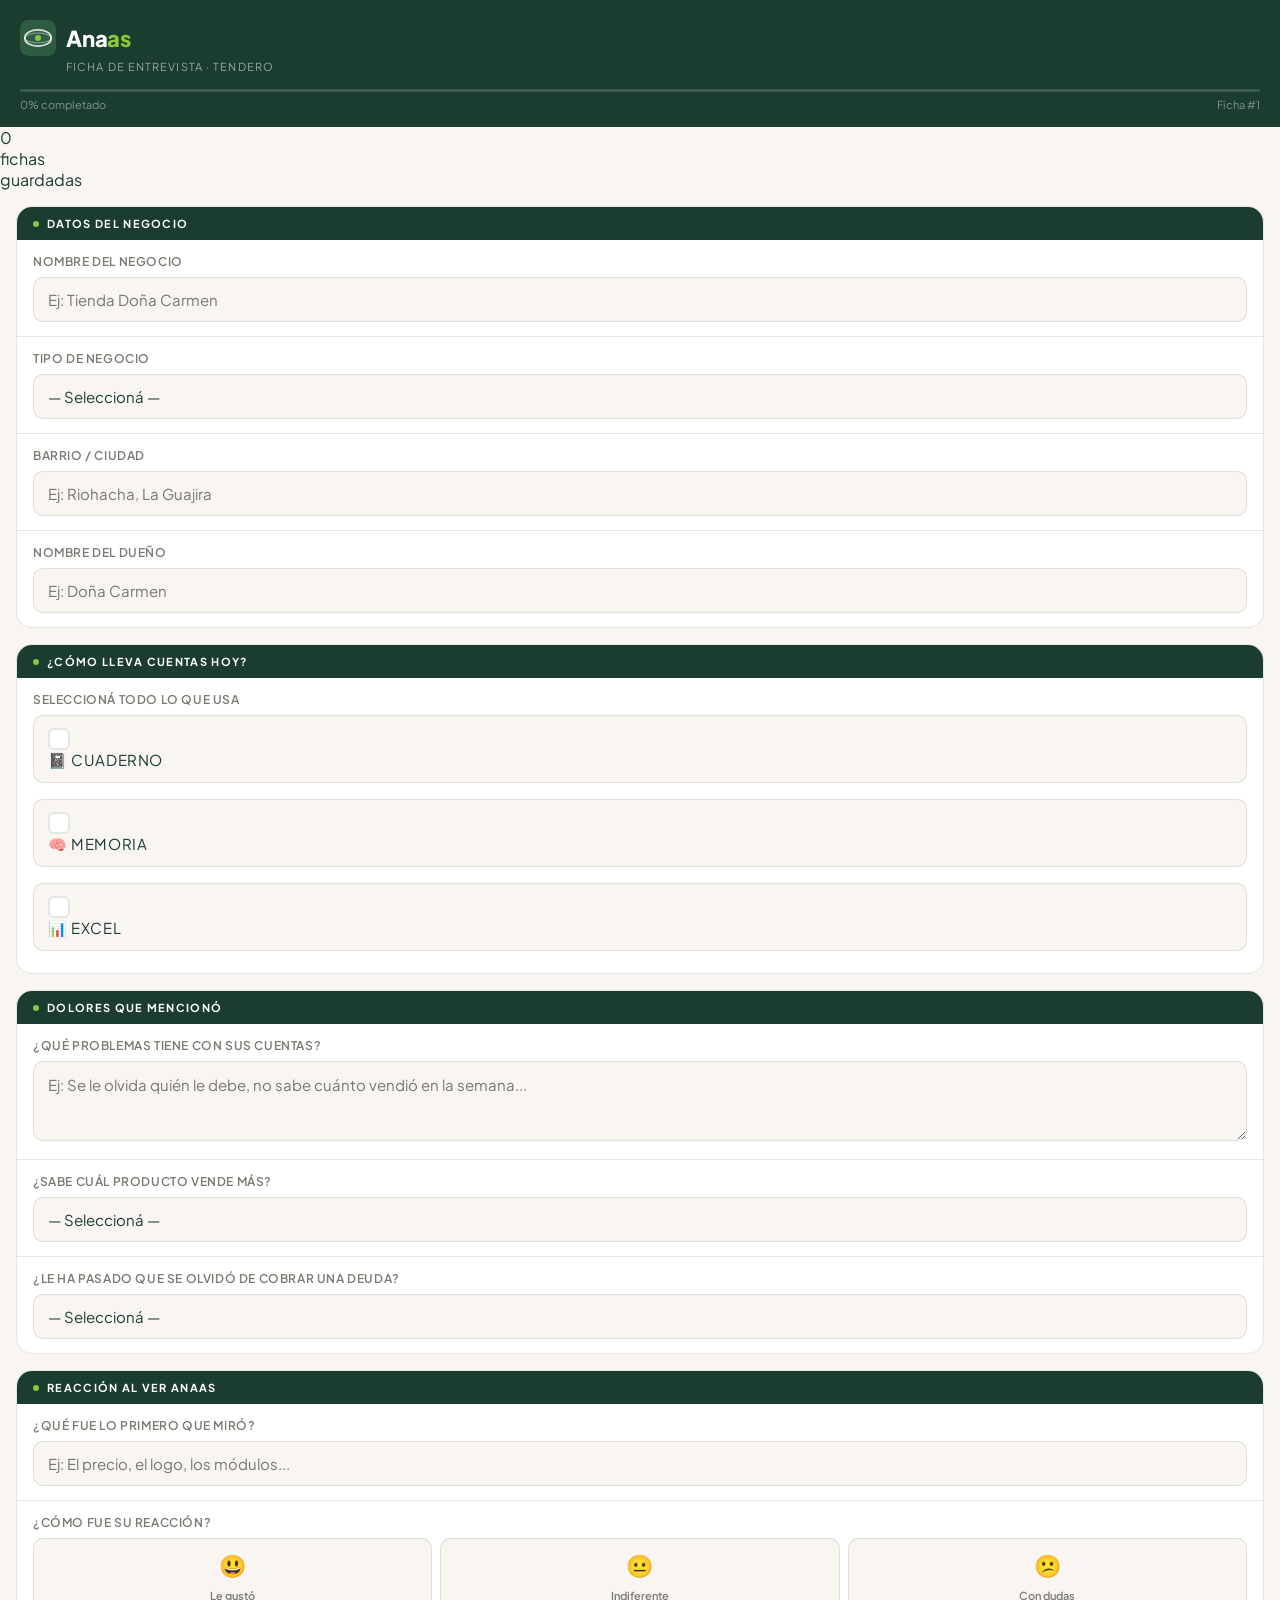
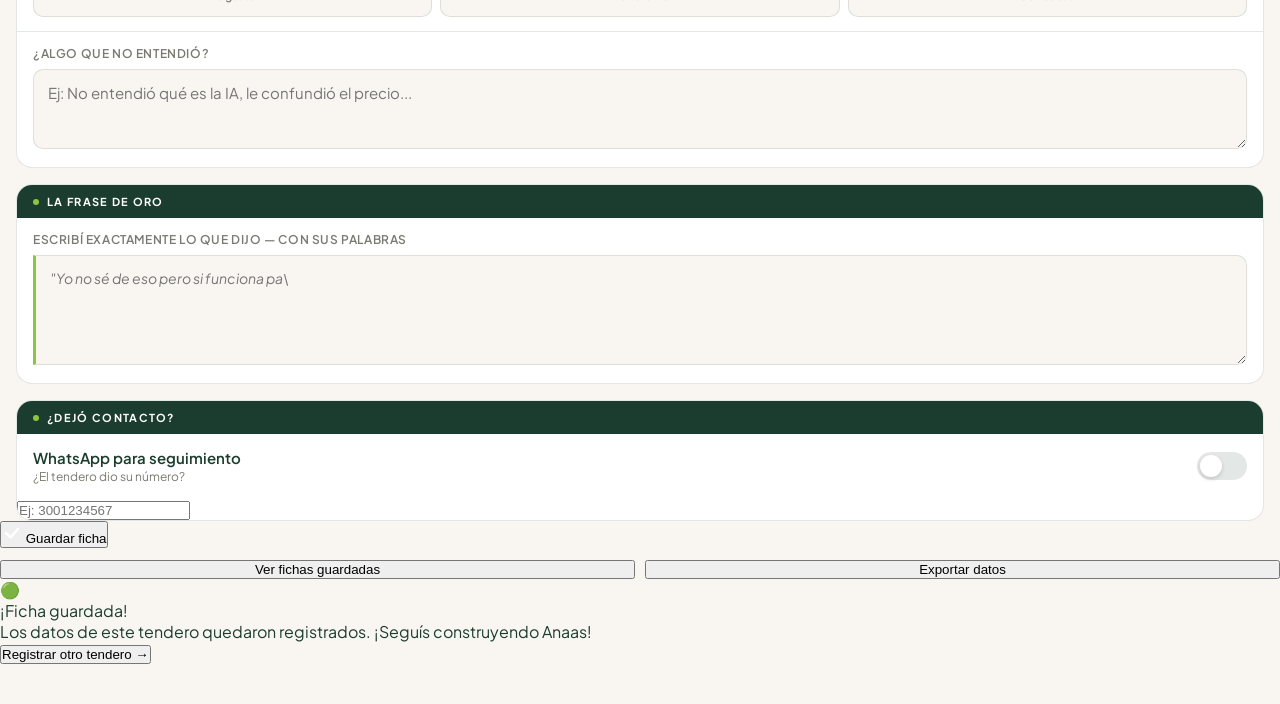
==== index.html @ d551a895 "refactor: extraer bloque de estilos css inline de index.html y enlazar styles.css" ====
<!DOCTYPE html>
<html lang="es">
<head>
  <link rel="stylesheet" href="styles.css">
<meta charset="UTF-8">
<meta name="viewport" content="width=device-width, initial-scale=1.0, maximum-scale=1.0">
<title>Anaas — Ficha de Entrevista</title>
<link href="https://fonts.googleapis.com/css2?family=Plus+Jakarta+Sans:wght@300;400;600;700;800&display=swap" rel="stylesheet">

</head>
<body>

<!-- HEADER -->
<div class="header">
  <div class="header-top">
    <svg class="logo-svg" viewBox="0 0 60 60" fill="none" xmlns="http://www.w3.org/2000/svg">
      <rect width="60" height="60" rx="14" fill="#2D5C43"/>
      <path d="M8 30 C8 12, 52 12, 52 30" stroke="rgba(249,246,241,0.85)" stroke-width="3" stroke-linecap="round" fill="none"/>
      <path d="M8 30 C8 48, 52 48, 52 30" stroke="rgba(249,246,241,0.85)" stroke-width="3" stroke-linecap="round" fill="none"/>
      <ellipse cx="30" cy="30" rx="22" ry="8" stroke="rgba(249,246,241,0.4)" stroke-width="2" fill="none"/>
      <circle cx="30" cy="30" r="5" fill="#8CC63F"/>
    </svg>
    <span class="brand">Ana<span>as</span></span>
  </div>
  <div class="header-sub">Ficha de entrevista · Tendero</div>
</div>

<!-- PROGRESS -->
<div class="progress-wrap">
  <div class="progress-bar">
    <div class="progress-fill" id="progressFill"></div>
  </div>
  <div class="progress-label">
    <span id="progressText">0% completado</span>
    <span id="fichaNum">Ficha #<span id="fichaNumVal">1</span></span>
  </div>
</div>

<!-- CONTADOR DE FICHAS -->
<div class="fichas-count">
  <div class="fichas-num" id="totalFichas">0</div>
  <div class="fichas-label">fichas<br>guardadas</div>
</div>

<!-- ══ SECCIÓN 1 — DATOS DEL NEGOCIO ══ -->
<div class="section">
  <div class="section-title">
    <span class="section-dot"></span>
    Datos del negocio
  </div>

  <div class="field">
    <label>Nombre del negocio</label>
    <input type="text" id="nombre_negocio" placeholder="Ej: Tienda Doña Carmen"
           oninput="updateProgress()">
  </div>

  <div class="field">
    <label>Tipo de negocio</label>
    <select id="tipo_negocio" onchange="updateProgress()">
      <option value="">— Seleccioná —</option>
      <option value="tienda">🛒 Tienda de barrio</option>
      <option value="peluqueria">✂️ Peluquería / Salón</option>
      <option value="restaurante">🍽️ Restaurante / Comidas</option>
      <option value="farmacia">💊 Farmacia / Droguería</option>
      <option value="otro">📦 Otro negocio</option>
    </select>
  </div>

  <div class="field">
    <label>Barrio / Ciudad</label>
    <input type="text" id="ciudad" placeholder="Ej: Riohacha, La Guajira"
           oninput="updateProgress()">
  </div>

  <div class="field">
    <label>Nombre del dueño</label>
    <input type="text" id="nombre_dueno" placeholder="Ej: Doña Carmen"
           oninput="updateProgress()">
  </div>
</div>

<!-- ══ SECCIÓN 2 — CÓMO LLEVA CUENTAS HOY ══ -->
<div class="section">
  <div class="section-title">
    <span class="section-dot"></span>
    ¿Cómo lleva cuentas hoy?
  </div>

  <div class="field">
    <label>Seleccioná todo lo que usa</label>
    <div class="check-group" id="metodos">
      <label class="check-item">
        <input type="checkbox" value="cuaderno">
        <div class="check-box">
          <svg width="12" height="9" viewBox="0 0 12 9" fill="none">
            <path d="M1 4l3.5 3.5L11 1" stroke="white" stroke-width="2" stroke-linecap="round"/>
          </svg>
        </div>
        <span class="check-label">📓 Cuaderno</span>
      </label>
      <label class="check-item">
        <input type="checkbox" value="memoria">
        <div class="check-box">
          <svg width="12" height="9" viewBox="0 0 12 9" fill="none">
            <path d="M1 4l3.5 3.5L11 1" stroke="white" stroke-width="2" stroke-linecap="round"/>
          </svg>
        </div>
        <span class="check-label">🧠 Memoria</span>
      </label>
      <label class="check-item">
        <input type="checkbox" value="excel">
        <div class="check-box">
          <svg width="12" height="9" viewBox="0 0 12 9" fill="none">
            <path d="M1 4l3.5 3.5L11 1" stroke="white" stroke-width="2" stroke-linecap="round"/>
          </svg>
        </div>
        <span class="check-label">📊 Excel</span>
      </label>
    </div>
  </div>
</div>

<!-- ══ SECCIÓN 3 — DOLORES ══ -->
<div class="section">
  <div class="section-title">
    <span class="section-dot"></span>
    Dolores que mencionó
  </div>

  <div class="field">
    <label>¿Qué problemas tiene con sus cuentas?</label>
    <textarea id="dolores" placeholder="Ej: Se le olvida quién le debe, no sabe cuánto vendió en la semana..."
              oninput="updateProgress()"></textarea>
  </div>

  <div class="field">
    <label>¿Sabe cuál producto vende más?</label>
    <select id="sabe_producto" onchange="updateProgress()">
      <option value="">— Seleccioná —</option>
      <option value="si">✅ Sí lo sabe</option>
      <option value="no">❌ No lo sabe</option>
      <option value="mas_o_menos">🤔 Más o menos</option>
    </select>
  </div>

  <div class="field">
    <label>¿Le ha pasado que se olvidó de cobrar una deuda?</label>
    <select id="olvido_deuda" onchange="updateProgress()">
      <option value="">— Seleccioná —</option>
      <option value="si">✅ Sí, me ha pasado</option>
      <option value="no">❌ No, llevo control</option>
      <option value="frecuente">🔴 Sí, seguido</option>
    </select>
  </div>
</div>

<!-- ══ SECCIÓN 4 — REACCIÓN A ANAAS ══ -->
<div class="section">
  <div class="section-title">
    <span class="section-dot"></span>
    Reacción al ver Anaas
  </div>

  <div class="field">
    <label>¿Qué fue lo primero que miró?</label>
    <input type="text" id="primer_vistazo"
           placeholder="Ej: El precio, el logo, los módulos..."
           oninput="updateProgress()">
  </div>

  <div class="field">
    <label>¿Cómo fue su reacción?</label>
    <div class="reaction-group" id="reaccionGroup">
      <div class="reaction-btn" onclick="selectReaction(this, 'positiva')">
        <span class="emoji">😃</span>
        <span class="text">Le gustó</span>
      </div>
      <div class="reaction-btn" onclick="selectReaction(this, 'neutral')">
        <span class="emoji">😐</span>
        <span class="text">Indiferente</span>
      </div>
      <div class="reaction-btn" onclick="selectReaction(this, 'negativa')">
        <span class="emoji">😕</span>
        <span class="text">Con dudas</span>
      </div>
    </div>
    <input type="hidden" id="reaccion">
  </div>

  <div class="field">
    <label>¿Algo que no entendió?</label>
    <textarea id="no_entendio"
              placeholder="Ej: No entendió qué es la IA, le confundió el precio..."
              oninput="updateProgress()"></textarea>
  </div>
</div>

<!-- ══ SECCIÓN 5 — LA FRASE DE ORO ══ -->
<div class="section">
  <div class="section-title">
    <span class="section-dot"></span>
    La frase de oro
  </div>

  <div class="field quote-field">
    <label>Escribí exactamente lo que dijo — con sus palabras</label>
    <textarea id="frase_exacta" rows="4"
              placeholder='"Yo no sé de eso pero si funciona pa\'l cuaderno…"'
              oninput="updateProgress()"></textarea>
  </div>
</div>

<!-- ══ SECCIÓN 6 — CONTACTO ══ -->
<div class="section">
  <div class="section-title">
    <span class="section-dot"></span>
    ¿Dejó contacto?
  </div>

  <div class="toggle-row">
    <div>
      <div class="toggle-info">WhatsApp para seguimiento</div>
      <div class="toggle-sub">¿El tendero dio su número?</div>
    </div>
    <div class="toggle" id="waToggle" onclick="toggleWA()">
      <div class="toggle-knob"></div>
    </div>
  </div>

  <div class="wa-field" id="waField">
    <input type="tel" id="whatsapp"
           placeholder="Ej: 3001234567"
           maxlength="10"
           oninput="updateProgress()">
  </div>
</div>

<!-- ══ BOTÓN GUARDAR ══ -->
<div class="save-wrap">
  <button class="btn-save" onclick="guardarFicha()">
    <svg width="20" height="20" viewBox="0 0 20 20" fill="none">
      <path d="M4 10l4.5 4.5L16 6" stroke="white" stroke-width="2.5" stroke-linecap="round"/>
    </svg>
    Guardar ficha
  </button>
</div>

<!-- ══ ACCIONES DE DATOS ══ -->
<div class="save-wrap" style="margin-top:12px; display:flex; gap:10px;">
  <button class="btn-secondary" onclick="verFichas()" style="flex:1">
    Ver fichas guardadas
  </button>
  <button class="btn-secondary btn-export" onclick="exportarDatos()" style="flex:1">
    Exportar datos
  </button>
</div>

<!-- ══ PANEL DE FICHAS ══ -->
<div class="fichas-panel" id="fichasPanel" style="display:none">
  <div class="fichas-panel-header">
    <span>Fichas guardadas</span>
    <button onclick="cerrarPanel()" class="btn-cerrar">Cerrar</button>
  </div>
  <div id="fichasLista"></div>
</div>

<!-- MODAL DE ÉXITO -->
<div class="modal-overlay" id="modalOverlay">
  <div class="modal">
    <div class="modal-icon">🟢</div>
    <div class="modal-title">¡Ficha guardada!</div>
    <div class="modal-sub">Los datos de este tendero quedaron registrados. ¡Seguís construyendo Anaas!</div>
    <button class="btn-modal" >Registrar otro tendero →</button>
  </div>
</div>

<script type="module" src="app.js"></script>

</body>
</html>
---- styles.css ----
:root {
  --verde:  #1B3D2F;
  --lima:   #8CC63F;
  --crema:  #F9F6F1;
  --mid:    #7A7A72;
  --borde:  rgba(27,61,47,.12);
  --error:  #E53935;
}

* { margin:0; padding:0; box-sizing:border-box; -webkit-tap-highlight-color:transparent; }

body {
  background: var(--crema);
  font-family: 'Plus Jakarta Sans', sans-serif;
  color: var(--verde);
  min-height: 100vh;
  padding-bottom: 40px;
}

/* ── HEADER ─────────────────────────────── */
.header {
  background: var(--verde);
  padding: 20px 20px 16px;
  position: sticky; top: 0; z-index: 10;
}

.header-top {
  display: flex;
  align-items: center;
  gap: 10px;
  margin-bottom: 4px;
}

/* Logo SVG inline — el ojo de Anaas */
.logo-svg { width:36px; height:36px; flex-shrink:0; }

.brand {
  font-size: 22px;
  font-weight: 800;
  color: #fff;
  letter-spacing: -.01em;
}

.brand span { color: var(--lima); }

.header-sub {
  font-size: 11px;
  color: rgba(255,255,255,.55);
  letter-spacing: .1em;
  text-transform: uppercase;
  padding-left: 46px;
}

/* ── PROGRESS BAR ────────────────────────── */
.progress-wrap {
  background: var(--verde);
  padding: 0 20px 16px;
}

.progress-bar {
  height: 3px;
  background: rgba(255,255,255,.15);
  border-radius: 2px;
  overflow: hidden;
}

.progress-fill {
  height: 100%;
  background: var(--lima);
  border-radius: 2px;
  transition: width .4s ease;
  width: 0%;
}

.progress-label {
  display: flex;
  justify-content: space-between;
  margin-top: 6px;
  font-size: 11px;
  color: rgba(255,255,255,.45);
}

/* ── SECCIONES ───────────────────────────── */
.section {
  margin: 16px 16px 0;
  background: white;
  border-radius: 16px;
  overflow: hidden;
  border: 1px solid var(--borde);
}

.section-title {
  background: var(--verde);
  color: white;
  font-size: 11px;
  font-weight: 700;
  letter-spacing: .12em;
  text-transform: uppercase;
  padding: 10px 16px;
  display: flex;
  align-items: center;
  gap: 8px;
}

.section-dot {
  width: 6px; height: 6px;
  background: var(--lima);
  border-radius: 50%;
  flex-shrink: 0;
}

/* ── CAMPOS ──────────────────────────────── */
.field {
  padding: 14px 16px;
  border-bottom: 1px solid var(--borde);
}
.field:last-child { border-bottom: none; }

.field label {
  display: block;
  font-size: 12px;
  font-weight: 600;
  color: var(--mid);
  letter-spacing: .05em;
  text-transform: uppercase;
  margin-bottom: 8px;
}

.field input,
.field select,
.field textarea {
  width: 100%;
  border: 1.5px solid var(--borde);
  border-radius: 10px;
  padding: 12px 14px;
  font-family: 'Plus Jakarta Sans', sans-serif;
  font-size: 15px;
  color: var(--verde);
  background: var(--crema);
  outline: none;
  transition: border-color .2s;
  -webkit-appearance: none; appearance: none;
}

.field input:focus,
.field select:focus,
.field textarea:focus {
  border-color: var(--lima);
  background: white;
}

.field textarea {
  min-height: 80px;
  resize: vertical;
  line-height: 1.5;
}

.field select {
  background-image: url("data:image/svg+xml,%3Csvg xmlns='http://w3.org' width='12' height='8' viewBox='0 0 12 8'%3E%3Cpath d='M1 1l5 5 5-5' stroke='%231B3D2F' stroke-width='1.5' fill='none' stroke-linecap='round'/%3E%3C/svg%3E");
  background-repeat: no-repeat;
  background-position: right 14px center;
  padding-right: 36px;
  cursor: pointer;
}

/* ── CHECKBOXES ──────────────────────────── */
.check-group {
  display: flex;
  flex-direction: column;
  gap: 8px;
}

.check-item {
  display: flex;
  align-items: center;
  gap: 12px;
  padding: 12px 14px;
  border: 1.5px solid var(--borde);
  border-radius: 10px;
  cursor: pointer;
  background: var(--crema);
  transition: all .2s;
  -webkit-user-select: none;
  user-select: none;
}

.check-item.checked {
  border-color: var(--lima);
  background: #F0FBE8;
}

.check-item input[type="checkbox"] { display: none; }

.check-box {
  width: 22px; height: 22px;
  border: 2px solid var(--borde);
  border-radius: 6px;
  flex-shrink: 0;
  display: flex; align-items: center; justify-content: center;
  transition: all .2s;
  background: white;
}

.check-item.checked .check-box {
  background: var(--lima);
  border-color: var(--lima);
}

.check-box svg { opacity: 0; transition: opacity .2s; }
.check-item.checked .check-box svg { opacity: 1; }

.check-label {
  font-size: 15px;
  font-weight: 400;
  color: var(--verde);
}

/* ── RADIO ESTRELLAS — reacción ──────────── */
.reaction-group {
  display: grid;
  grid-template-columns: repeat(3, 1fr);
  gap: 8px;
}

.reaction-btn {
  padding: 12px 8px;
  border: 1.5px solid var(--borde);
  border-radius: 10px;
  background: var(--crema);
  text-align: center;
  cursor: pointer;
  transition: all .2s;
  font-family: 'Plus Jakarta Sans', sans-serif;
}

.reaction-btn.selected {
  border-color: var(--lima);
  background: #F0FBE8;
}

.reaction-btn .emoji { font-size: 22px; display: block; margin-bottom: 4px; }
.reaction-btn .text  { font-size: 11px; font-weight: 600; color: var(--mid); }
.reaction-btn.selected .text { color: var(--verde); }

/* ── FRASE DESTACADA ─────────────────────── */
.quote-field textarea {
  border-left: 3px solid var(--lima);
  border-radius: 0 10px 10px 0;
  font-style: italic;
  font-size: 14px;
}

/* ── WHATSAPP TOGGLE ─────────────────────── */
.toggle-row {
  display: flex;
  align-items: center;
  justify-content: space-between;
  padding: 14px 16px;
}

.toggle-info { font-size: 15px; font-weight: 600; }
.toggle-sub  { font-size: 12px; color: var(--mid); margin-top: 2px; }

.toggle {
  width: 50px; height: 28px;
  background: var(--borde);
  border-radius: 14px;
  position: relative;
  cursor: pointer;
  transition: background .3s;
  flex-shrink: 0;
}

.toggle.on { background: var(--lima); }

.toggle-knob {
  position: absolute;
  top: 3px; left: 3px;
  width: 22px; height: 22px;
  background: white;
  border-radius: 50%;
  transition: transform .3s;
  box-shadow: 0 2px 4px rgba(0,0,0,.15);
}

.toggle.on .toggle-knob { transform: translateX(22px); }
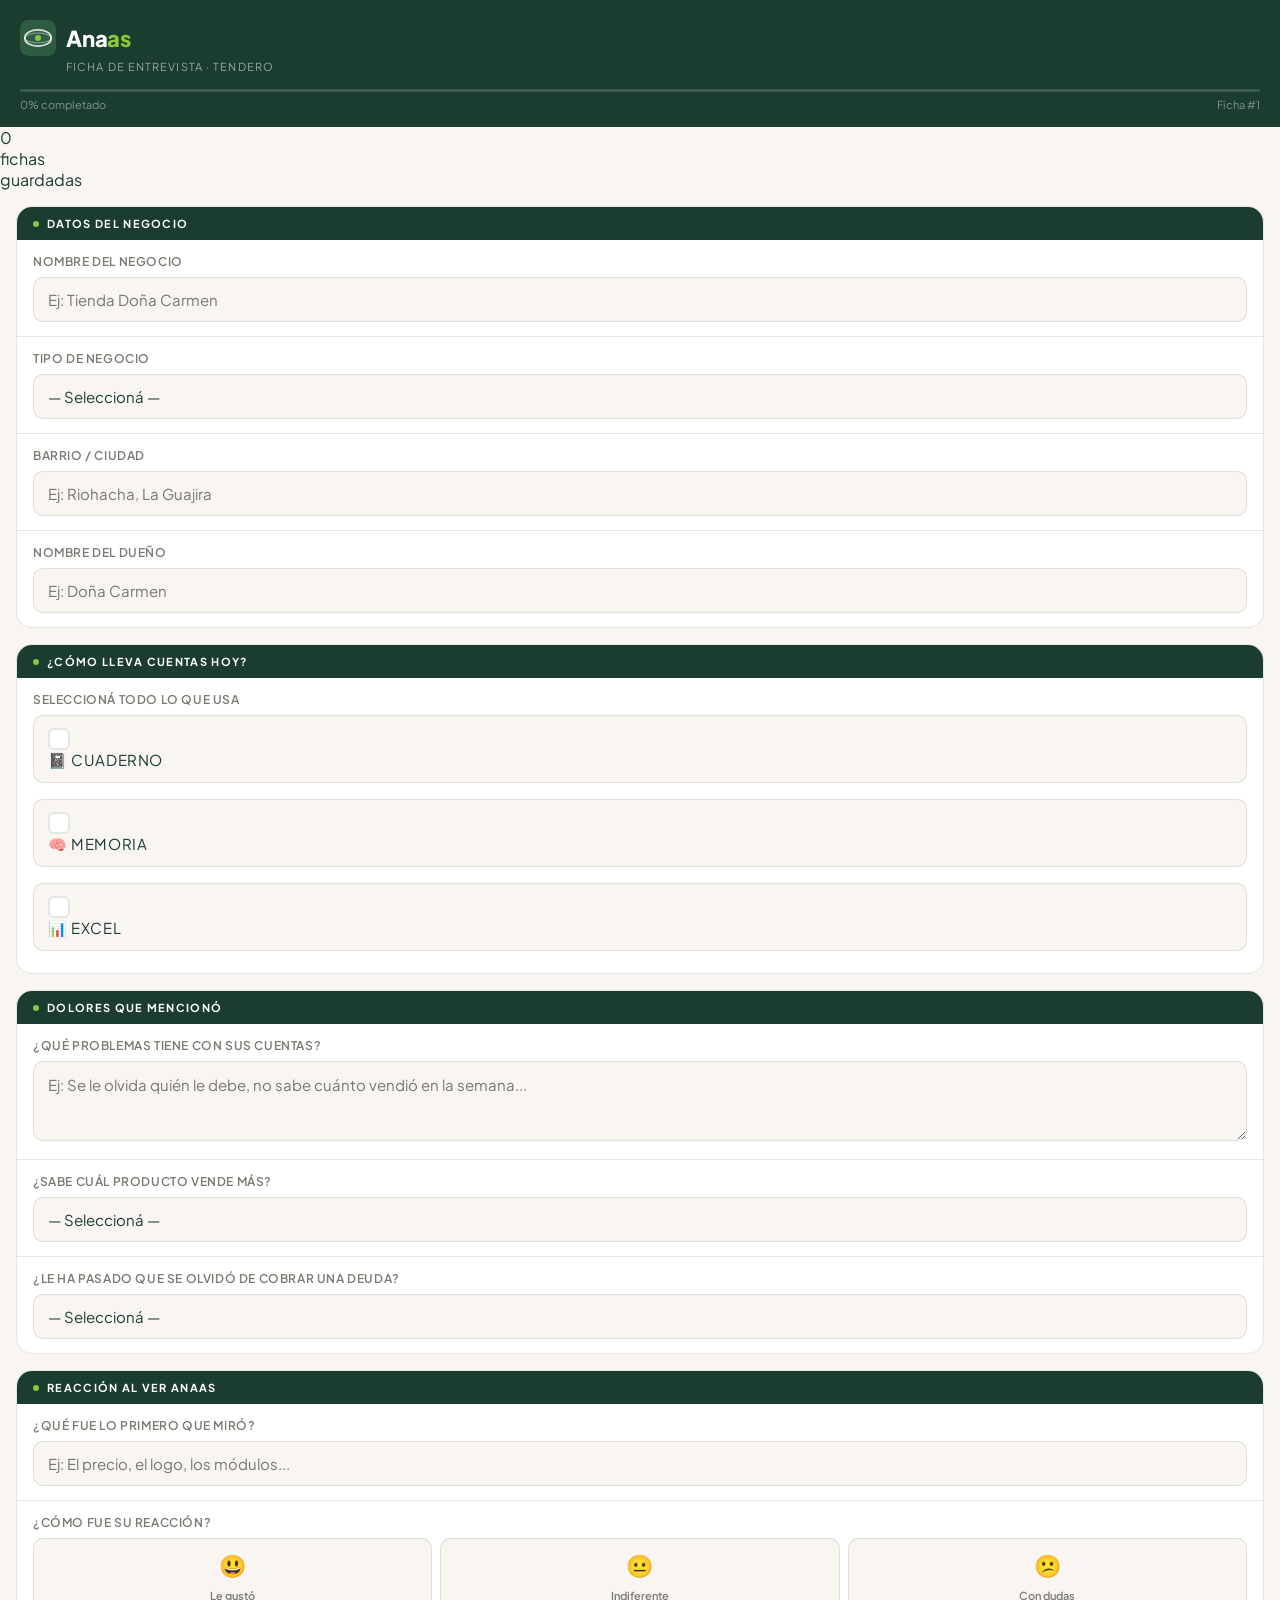
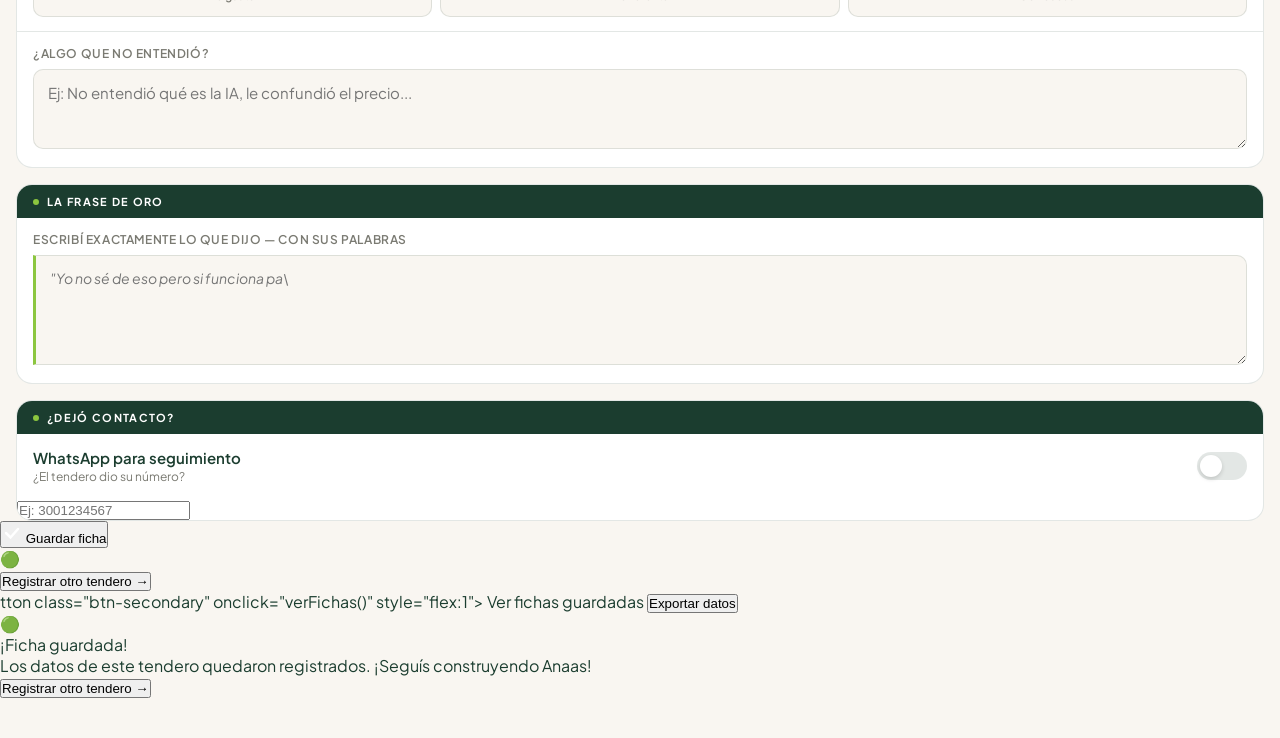
==== commit 4b4902cd: "refactor: estructurar de forma definitiva el cierre y botones de index.html" ====
--- a/index.html
+++ b/index.html
@@ -172,15 +172,15 @@
   <div class="field">
     <label>¿Cómo fue su reacción?</label>
     <div class="reaction-group" id="reaccionGroup">
-      <div class="reaction-btn" onclick="selectReaction(this, 'positiva')">
+      <div class="reaction-btn" data-value="positiva">
         <span class="emoji">😃</span>
         <span class="text">Le gustó</span>
       </div>
-      <div class="reaction-btn" onclick="selectReaction(this, 'neutral')">
+      <div class="reaction-btn" data-value="neutral">
         <span class="emoji">😐</span>
         <span class="text">Indiferente</span>
       </div>
-      <div class="reaction-btn" onclick="selectReaction(this, 'negativa')">
+      <div class="reaction-btn" data-value="negativa">
         <span class="emoji">😕</span>
         <span class="text">Con dudas</span>
       </div>
@@ -191,8 +191,7 @@
   <div class="field">
     <label>¿Algo que no entendió?</label>
     <textarea id="no_entendio"
-              placeholder="Ej: No entendió qué es la IA, le confundió el precio..."
-              oninput="updateProgress()"></textarea>
+              placeholder="Ej: No entendió qué es la IA, le confundió el precio..."></textarea>
   </div>
 </div>
 
@@ -223,7 +222,7 @@
       <div class="toggle-info">WhatsApp para seguimiento</div>
       <div class="toggle-sub">¿El tendero dio su número?</div>
     </div>
-    <div class="toggle" id="waToggle" onclick="toggleWA()">
+    <div class="toggle" id="waToggle">
       <div class="toggle-knob"></div>
     </div>
   </div>
@@ -238,7 +237,7 @@
 
 <!-- ══ BOTÓN GUARDAR ══ -->
 <div class="save-wrap">
-  <button class="btn-save" onclick="guardarFicha()">
+  <button class="btn-save" id="btnGuardarFicha">
     <svg width="20" height="20" viewBox="0 0 20 20" fill="none">
       <path d="M4 10l4.5 4.5L16 6" stroke="white" stroke-width="2.5" stroke-linecap="round"/>
     </svg>
@@ -246,9 +245,17 @@
   </button>
 </div>
 
-<!-- ══ ACCIONES DE DATOS ══ -->
-<div class="save-wrap" style="margin-top:12px; display:flex; gap:10px;">
-  <button class="btn-secondary" onclick="verFichas()" style="flex:1">
+<!-- ══ MODAL DE ÉXITO ══ -->
+<div id="modalOverlay" class="modal-overlay">
+  <div class="modal" id="modalContent">
+    <div class="modal-icon">🟢</div>
+    <button class="btn-modal" id="btnNuevaFicha">Registrar otro tendero →</button>
+  </div>
+</div>
+
+<script type="module" src="app.js"></script>
+</body>
+</html>tton class="btn-secondary" onclick="verFichas()" style="flex:1">
     Ver fichas guardadas
   </button>
   <button class="btn-secondary btn-export" onclick="exportarDatos()" style="flex:1">
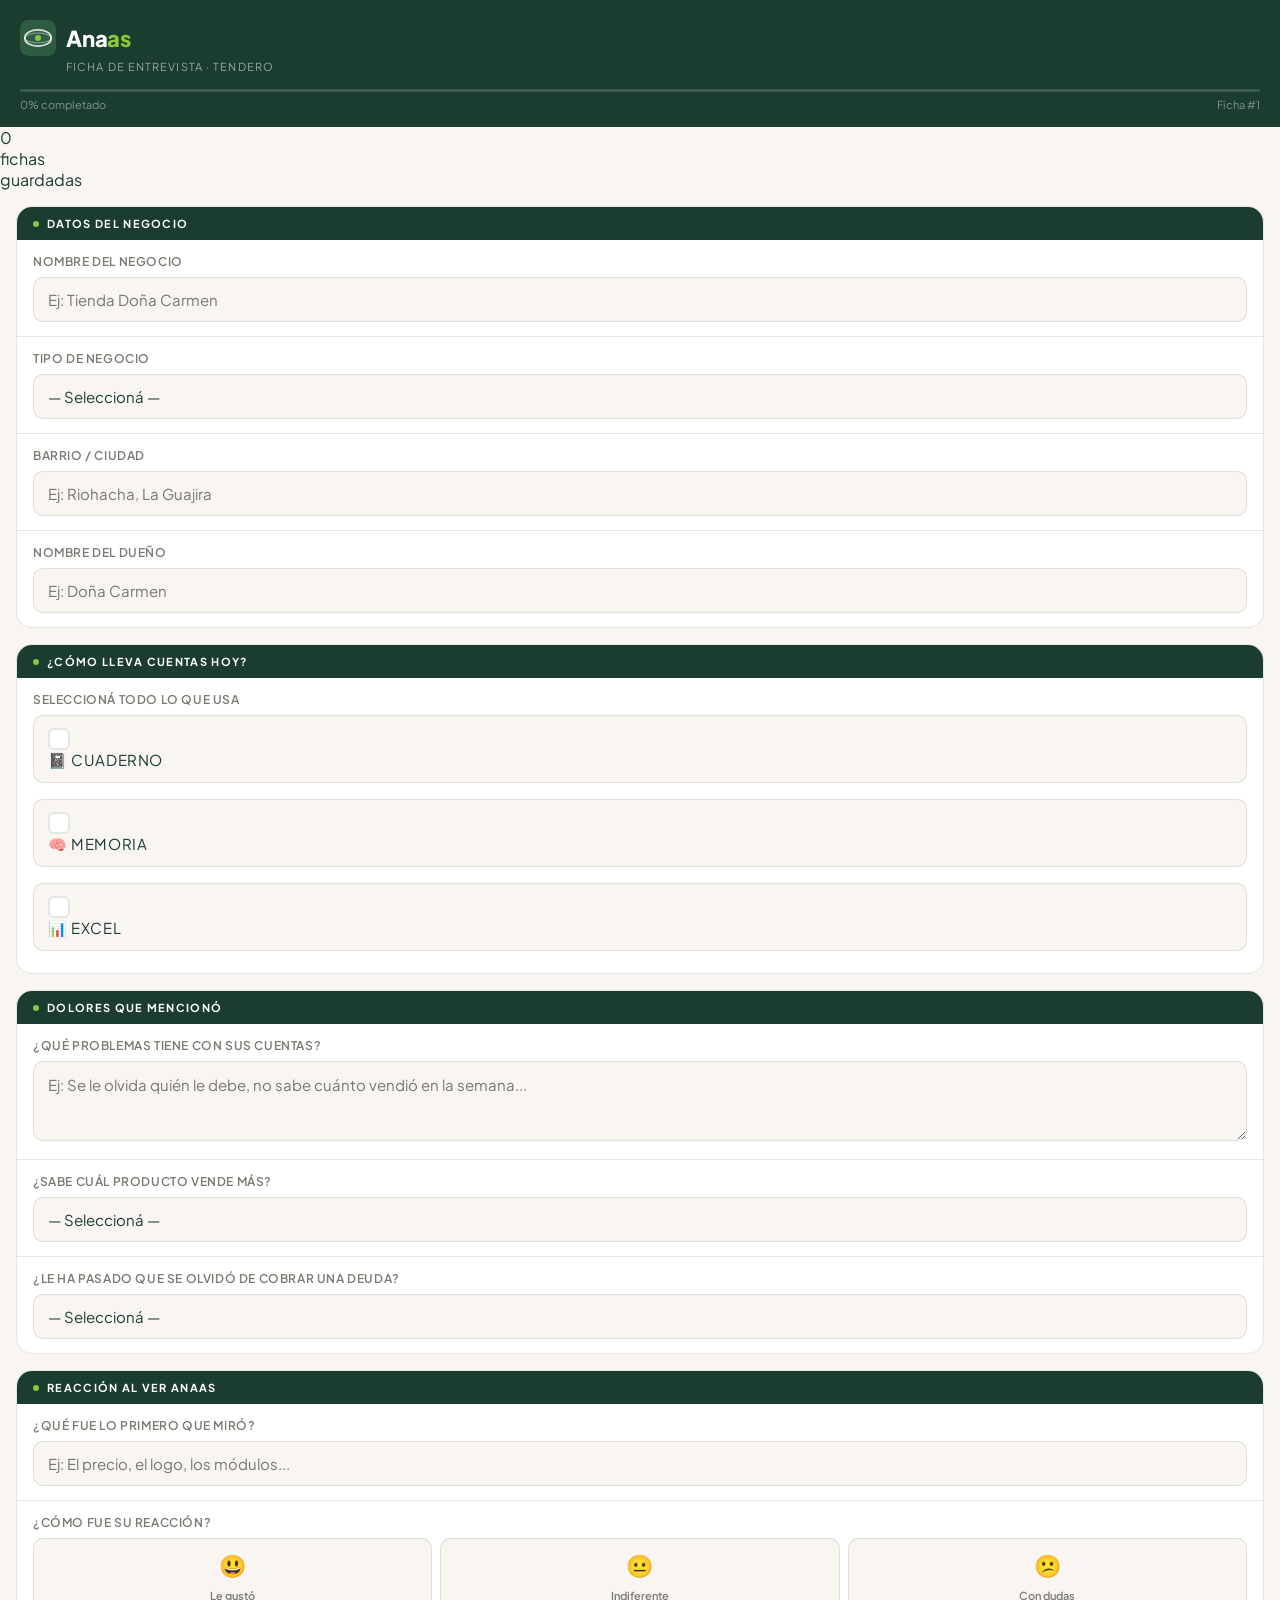
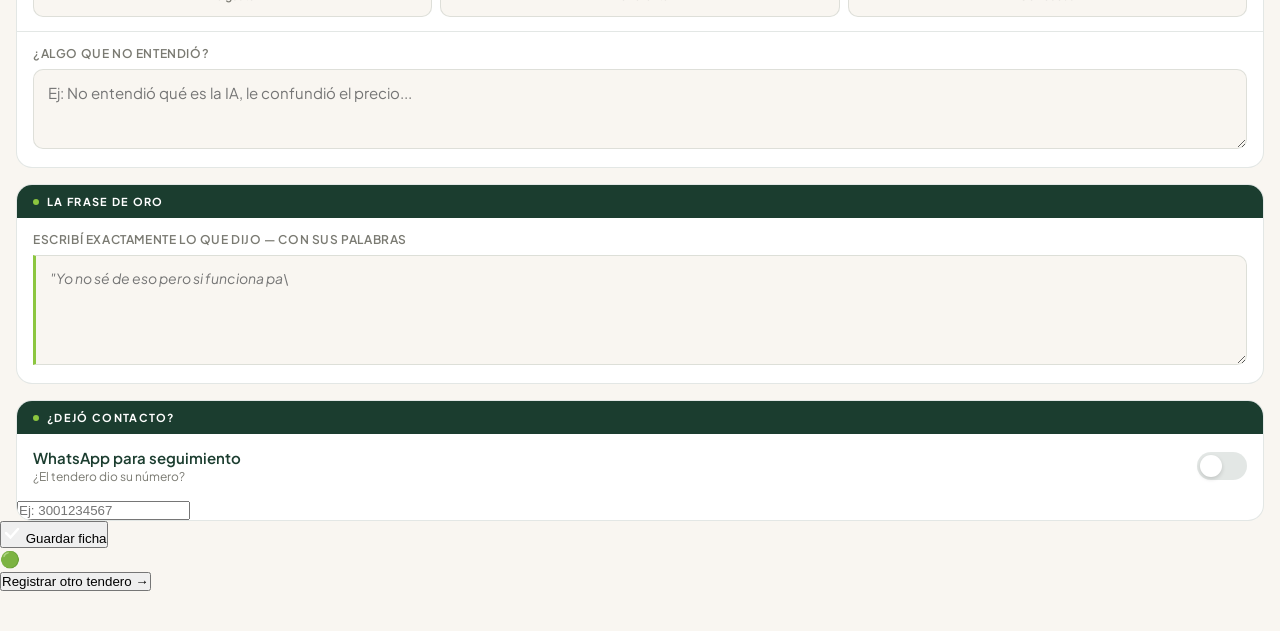
==== commit 37b7ebe3: "Corregir html roto al final de index.html" ====
--- a/index.html
+++ b/index.html
@@ -255,34 +255,4 @@
 
 <script type="module" src="app.js"></script>
 </body>
-</html>tton class="btn-secondary" onclick="verFichas()" style="flex:1">
-    Ver fichas guardadas
-  </button>
-  <button class="btn-secondary btn-export" onclick="exportarDatos()" style="flex:1">
-    Exportar datos
-  </button>
-</div>
-
-<!-- ══ PANEL DE FICHAS ══ -->
-<div class="fichas-panel" id="fichasPanel" style="display:none">
-  <div class="fichas-panel-header">
-    <span>Fichas guardadas</span>
-    <button onclick="cerrarPanel()" class="btn-cerrar">Cerrar</button>
-  </div>
-  <div id="fichasLista"></div>
-</div>
-
-<!-- MODAL DE ÉXITO -->
-<div class="modal-overlay" id="modalOverlay">
-  <div class="modal">
-    <div class="modal-icon">🟢</div>
-    <div class="modal-title">¡Ficha guardada!</div>
-    <div class="modal-sub">Los datos de este tendero quedaron registrados. ¡Seguís construyendo Anaas!</div>
-    <button class="btn-modal" >Registrar otro tendero →</button>
-  </div>
-</div>
-
-<script type="module" src="app.js"></script>
-
-</body>
 </html>
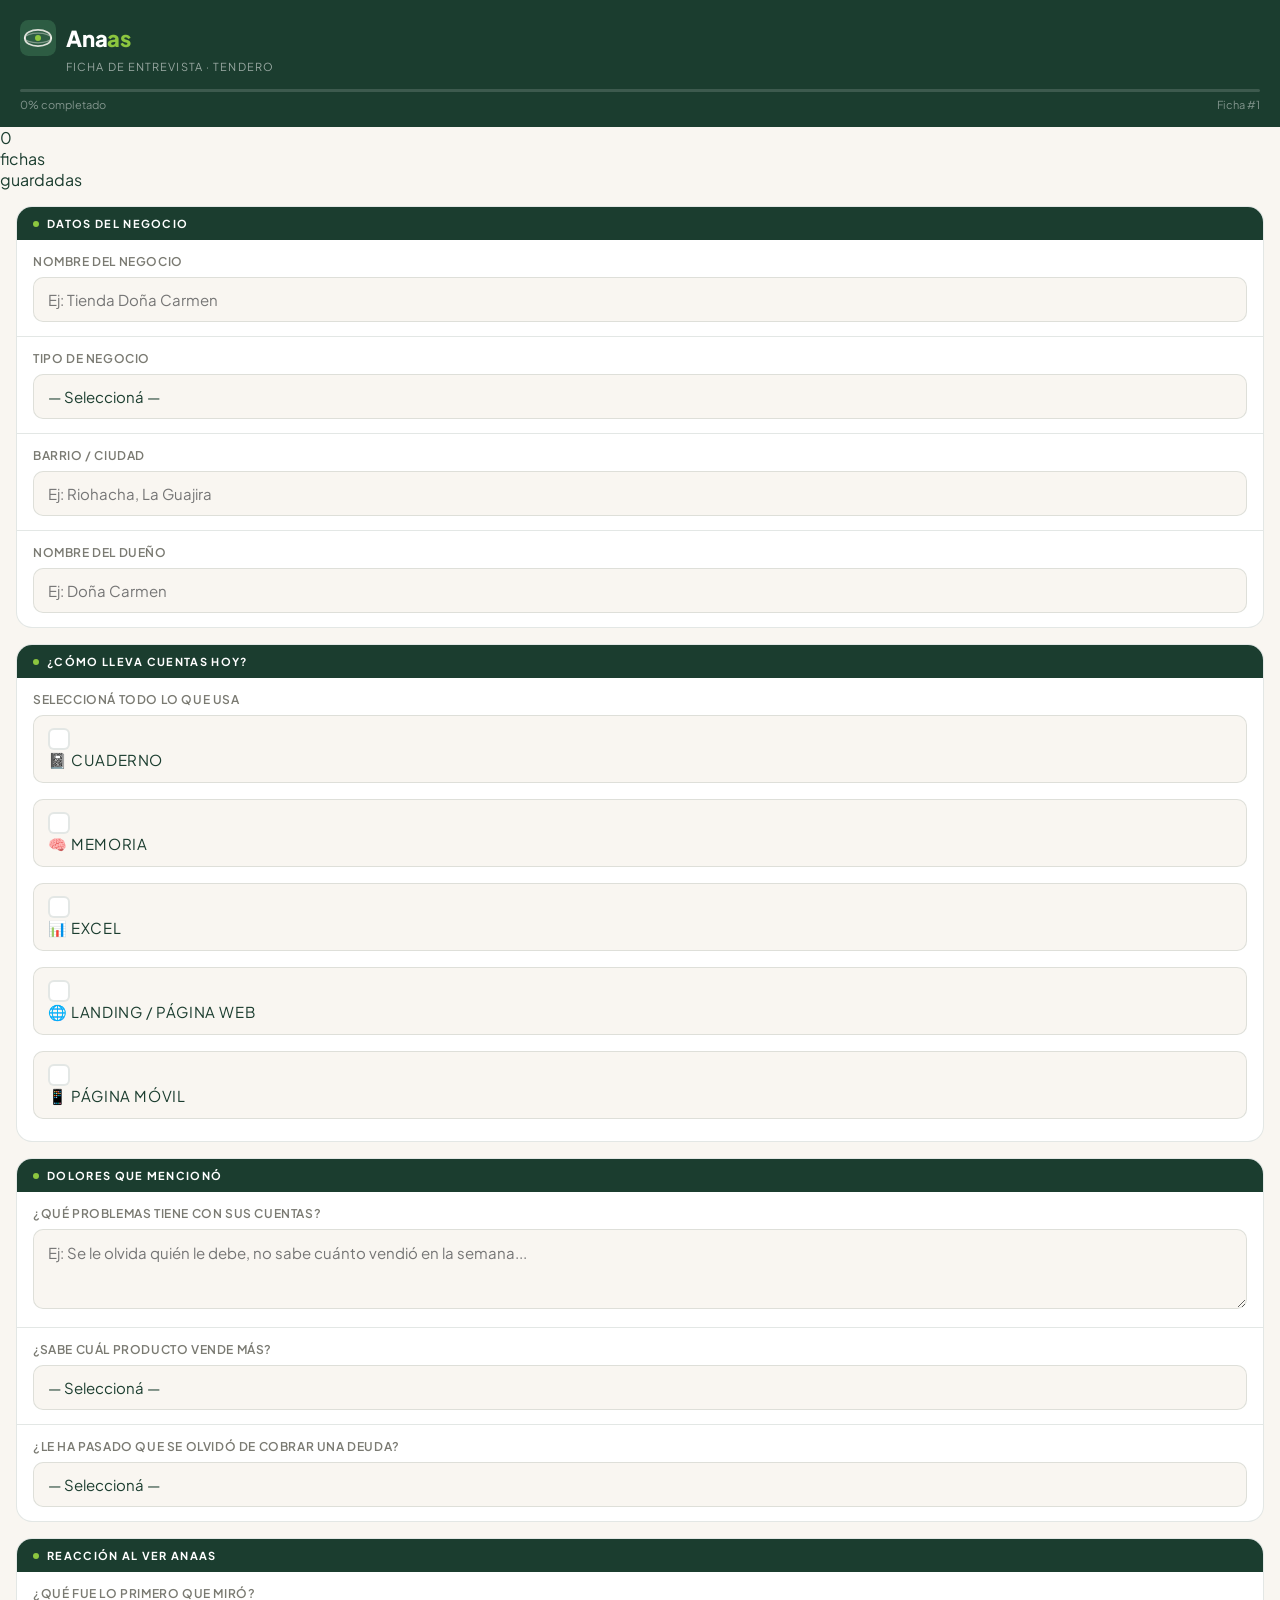
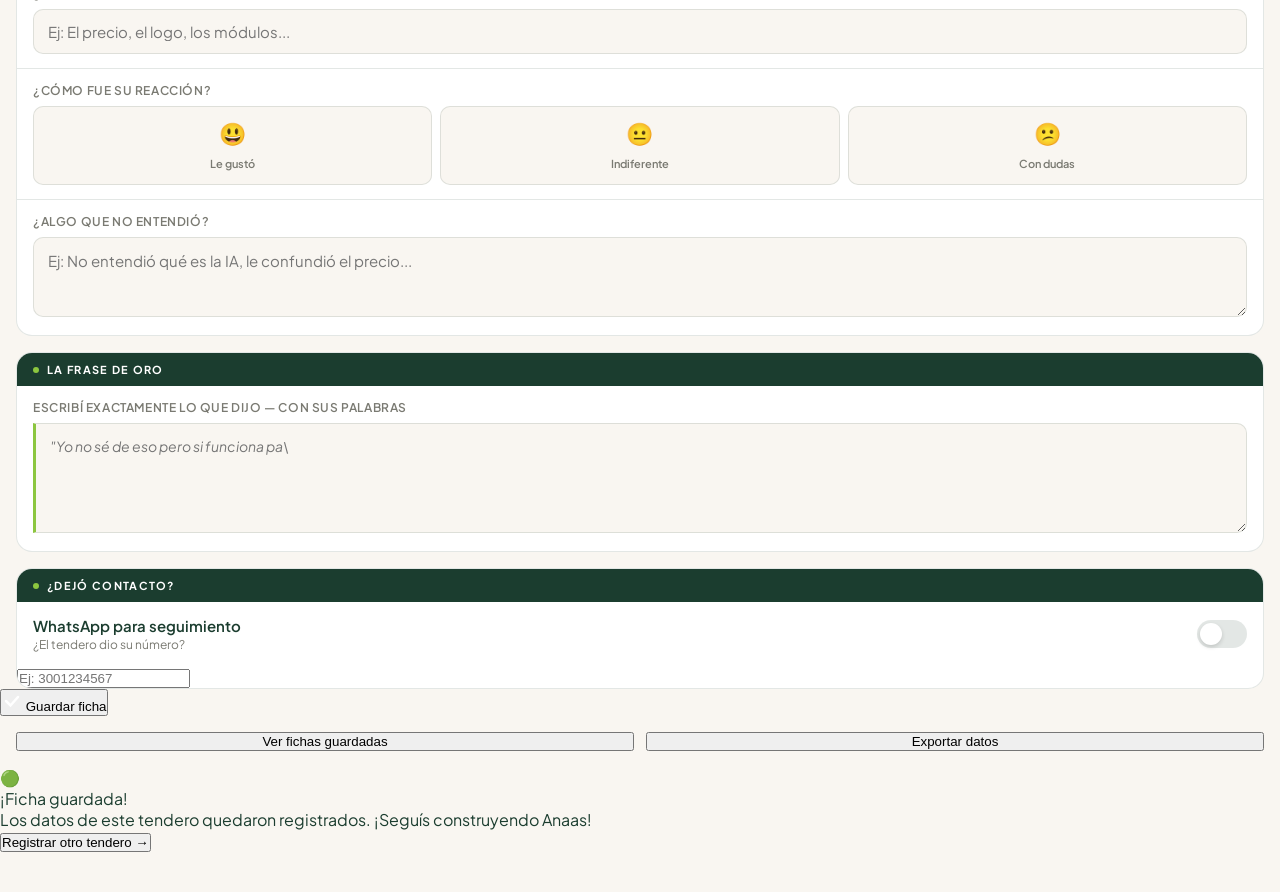
==== commit a731614a: "Añadir opciones de sitio web/movil a la seccion de cuentas" ====
--- a/index.html
+++ b/index.html
@@ -42,6 +42,8 @@
   <div class="fichas-label">fichas<br>guardadas</div>
 </div>
 
+<main>
+
 <!-- ══ SECCIÓN 1 — DATOS DEL NEGOCIO ══ -->
 <div class="section">
   <div class="section-title">
@@ -116,6 +118,24 @@
           </svg>
         </div>
         <span class="check-label">📊 Excel</span>
+      </label>
+      <label class="check-item">
+        <input type="checkbox" value="landing">
+        <div class="check-box">
+          <svg width="12" height="9" viewBox="0 0 12 9" fill="none">
+            <path d="M1 4l3.5 3.5L11 1" stroke="white" stroke-width="2" stroke-linecap="round"/>
+          </svg>
+        </div>
+        <span class="check-label">🌐 Landing / Página web</span>
+      </label>
+      <label class="check-item">
+        <input type="checkbox" value="web_movil">
+        <div class="check-box">
+          <svg width="12" height="9" viewBox="0 0 12 9" fill="none">
+            <path d="M1 4l3.5 3.5L11 1" stroke="white" stroke-width="2" stroke-linecap="round"/>
+          </svg>
+        </div>
+        <span class="check-label">📱 Página móvil</span>
       </label>
     </div>
   </div>
@@ -245,13 +265,35 @@
   </button>
 </div>
 
+<div class="actions-row" style="display:flex; gap:12px; padding: 16px;">
+  <button class="btn-secondary" onclick="verFichas()" style="flex:1">
+    Ver fichas guardadas
+  </button>
+  <button class="btn-secondary btn-export" onclick="exportarDatos()" style="flex:1">
+    Exportar datos
+  </button>
+</div>
+
+<!-- ══ PANEL DE FICHAS ══ -->
+<div class="fichas-panel" id="fichasPanel" style="display:none">
+  <div class="fichas-panel-header">
+    <span>Fichas guardadas</span>
+    <button onclick="cerrarPanel()" class="btn-cerrar">Cerrar</button>
+  </div>
+  <div id="fichasLista"></div>
+</div>
+
 <!-- ══ MODAL DE ÉXITO ══ -->
 <div id="modalOverlay" class="modal-overlay">
   <div class="modal" id="modalContent">
     <div class="modal-icon">🟢</div>
+    <div class="modal-title">¡Ficha guardada!</div>
+    <div class="modal-sub">Los datos de este tendero quedaron registrados. ¡Seguís construyendo Anaas!</div>
     <button class="btn-modal" id="btnNuevaFicha">Registrar otro tendero →</button>
   </div>
 </div>
+
+</main>
 
 <script type="module" src="app.js"></script>
 </body>
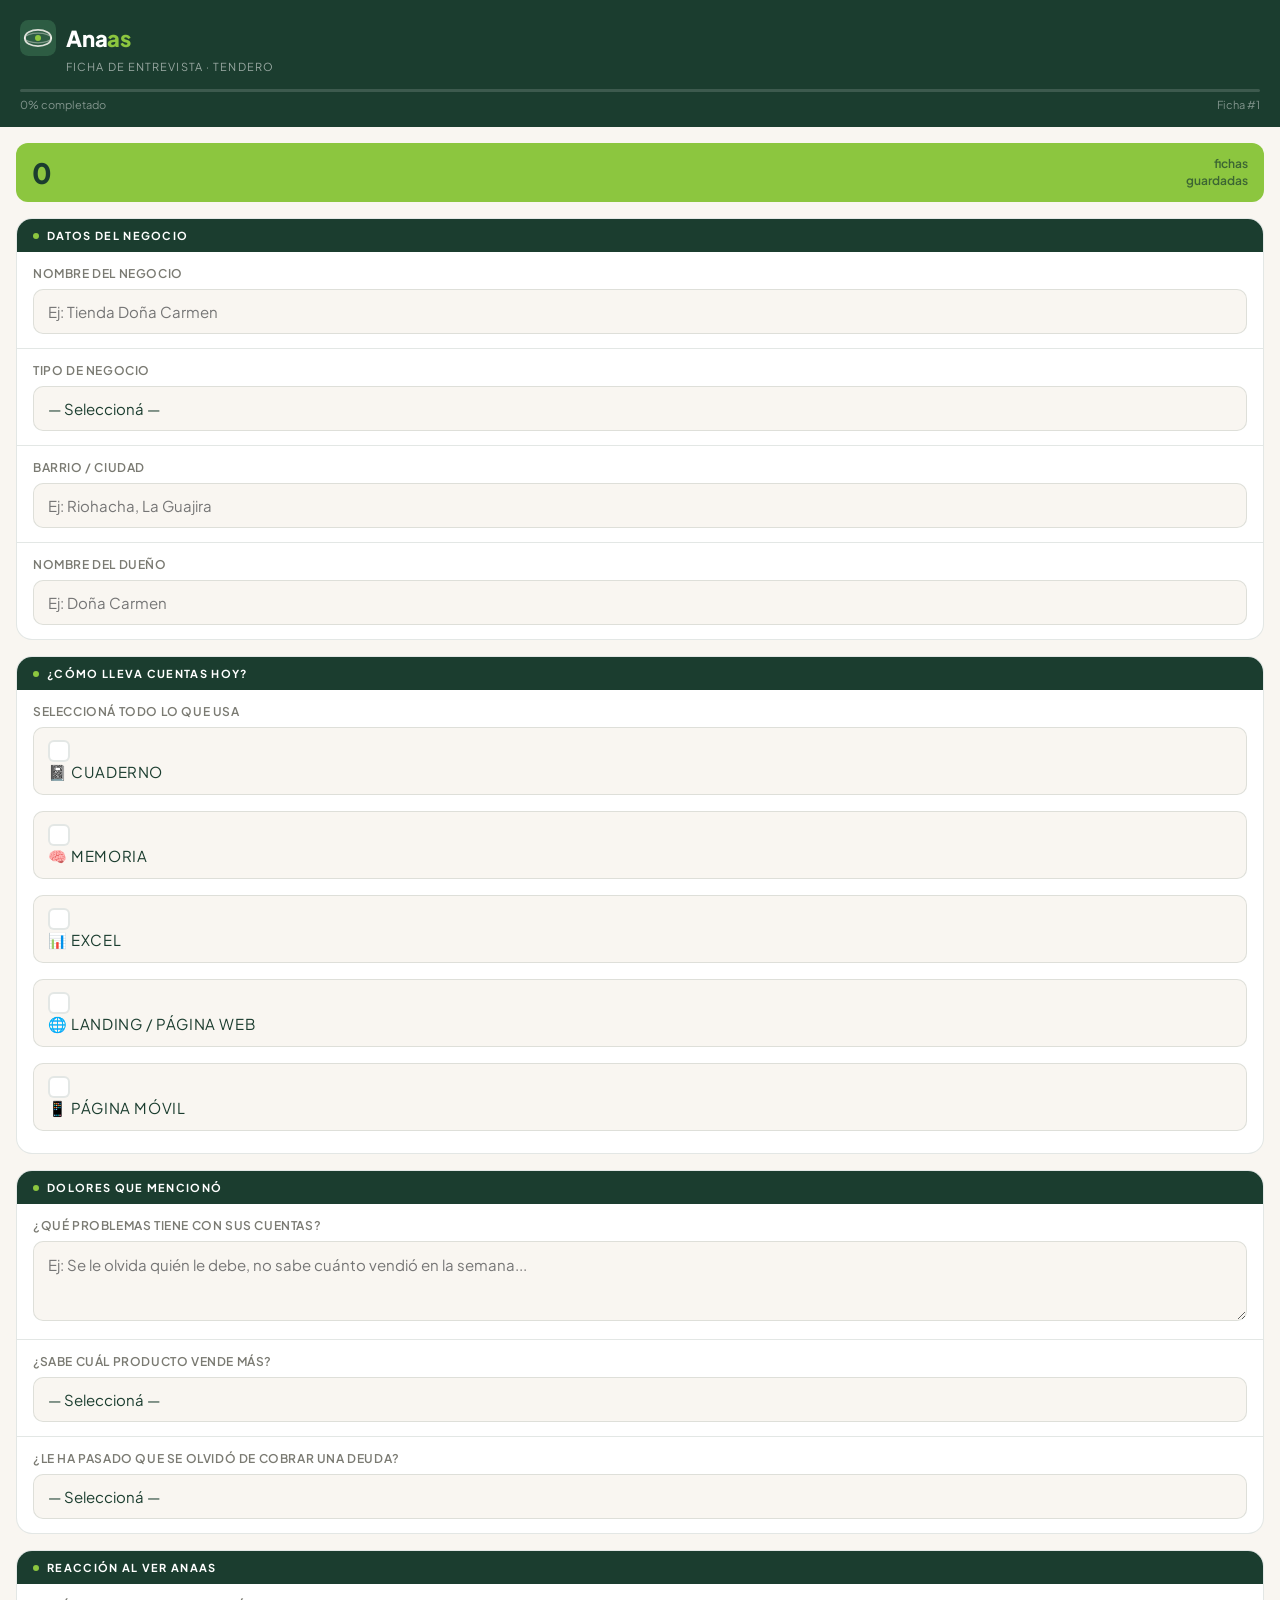
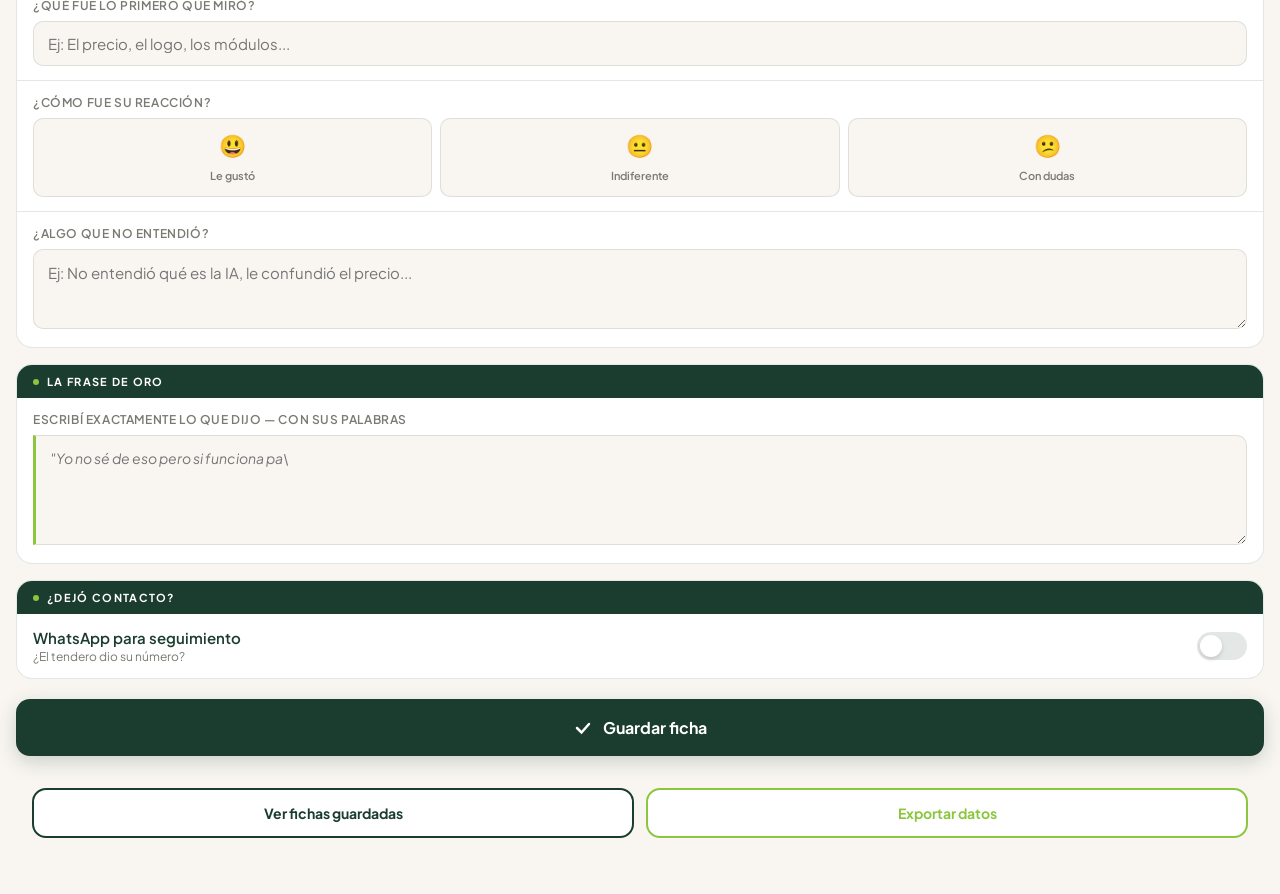
==== commit b3fb0762: "fix: usar onclick en vez de event listener para guardar ficha - Saca el addEventListener de btnGuard" ====
--- a/index.html
+++ b/index.html
@@ -257,7 +257,7 @@
 
 <!-- ══ BOTÓN GUARDAR ══ -->
 <div class="save-wrap">
-  <button class="btn-save" id="btnGuardarFicha">
+  <button class="btn-save" onclick="guardarFicha(event)">
     <svg width="20" height="20" viewBox="0 0 20 20" fill="none">
       <path d="M4 10l4.5 4.5L16 6" stroke="white" stroke-width="2.5" stroke-linecap="round"/>
     </svg>
--- a/styles.css
+++ b/styles.css
@@ -284,3 +284,253 @@
 }
 
 .toggle.on .toggle-knob { transform: translateX(22px); }
+
+/* ── BOTONES Y PIE ───────────────────────── */
+.save-wrap {
+  padding: 20px 16px 0;
+}
+
+.btn-save {
+  width: 100%;
+  background: var(--verde);
+  color: white;
+  font-family: 'Plus Jakarta Sans', sans-serif;
+  font-size: 16px;
+  font-weight: 700;
+  padding: 18px;
+  border: none;
+  border-radius: 14px;
+  cursor: pointer;
+  display: flex;
+  align-items: center;
+  justify-content: center;
+  gap: 10px;
+  transition: transform .15s, box-shadow .15s;
+  box-shadow: 0 6px 20px rgba(27,61,47,.2);
+}
+
+.btn-save:active {
+  transform: scale(.97);
+  box-shadow: 0 3px 10px rgba(27,61,47,.15);
+}
+
+/* ── CONTADOR DE FICHAS ──────────────────── */
+.fichas-count {
+  margin: 16px 16px 0;
+  background: var(--lima);
+  border-radius: 12px;
+  padding: 12px 16px;
+  display: flex;
+  align-items: center;
+  justify-content: space-between;
+}
+
+.fichas-num {
+  font-size: 28px;
+  font-weight: 800;
+  color: var(--verde);
+}
+
+.fichas-label {
+  font-size: 12px;
+  font-weight: 600;
+  color: var(--verde);
+  opacity: .7;
+  text-align: right;
+  line-height: 1.4;
+}
+
+.actions-row {
+  display: flex;
+  gap: 12px;
+  margin: 16px 16px 0;
+}
+
+.btn-secondary {
+  flex: 1;
+  background: white;
+  color: var(--verde);
+  font-family: 'Plus Jakarta Sans', sans-serif;
+  font-size: 14px;
+  font-weight: 700;
+  padding: 14px;
+  border: 2px solid var(--verde);
+  border-radius: 14px;
+  cursor: pointer;
+  transition: background .2s;
+}
+
+.btn-secondary:active { background: var(--crema); }
+
+.btn-export {
+  border-color: var(--lima);
+  color: var(--lima);
+}
+
+/* ── PANEL DE FICHAS ─────────────────────── */
+.fichas-panel {
+  position: fixed; inset: 0;
+  background: var(--crema);
+  z-index: 200;
+  overflow-y: auto;
+  padding-bottom: 40px;
+}
+
+.fichas-panel-header {
+  background: var(--verde);
+  color: white;
+  padding: 20px 16px;
+  display: flex;
+  align-items: center;
+  justify-content: space-between;
+  font-size: 16px;
+  font-weight: 700;
+  position: sticky; top: 0;
+}
+
+.btn-cerrar {
+  background: rgba(255,255,255,.15);
+  border: none;
+  color: white;
+  padding: 8px 14px;
+  border-radius: 8px;
+  font-family: 'Plus Jakarta Sans', sans-serif;
+  font-size: 13px;
+  font-weight: 600;
+  cursor: pointer;
+}
+
+#fichasLista {
+  padding: 0 0 16px;
+}
+
+/* ── TARJETAS DE FICHAS ──────────────────── */
+.ficha-card {
+  margin: 12px 16px 0;
+  background: white;
+  border-radius: 14px;
+  border: 1px solid var(--borde);
+  overflow: hidden;
+}
+
+.ficha-card-header {
+  display: flex;
+  justify-content: space-between;
+  align-items: center;
+  background: var(--verde);
+  color: var(--lima);
+  padding: 10px 14px;
+  font-size: 12px;
+  font-weight: 700;
+  letter-spacing: .08em;
+  text-transform: uppercase;
+}
+
+.ficha-card-num {
+  font-weight: 700;
+}
+
+.ficha-card-fecha {
+  font-weight: 400;
+  font-size: 11px;
+}
+
+.ficha-card-body {
+  padding: 14px;
+}
+
+.ficha-row {
+  display: flex;
+  gap: 8px;
+  padding: 0 0 8px;
+  margin: 0 0 8px;
+  font-size: 13px;
+  line-height: 1.5;
+  border-bottom: 1px solid var(--borde);
+}
+
+.ficha-row:last-of-type {
+  border-bottom: none;
+  margin-bottom: 0;
+  padding-bottom: 0;
+}
+
+.ficha-key {
+  font-weight: 700;
+  color: var(--mid);
+  flex-shrink: 0;
+  width: 110px;
+}
+
+.ficha-val {
+  color: var(--verde);
+}
+
+.frase-destacada {
+  background: #F0FBE8;
+  border-left: 3px solid var(--lima);
+  padding: 10px 12px;
+  border-radius: 0 8px 8px 0;
+  font-style: italic;
+  font-size: 13px;
+  color: var(--verde);
+  margin: 8px 14px 14px;
+}
+
+.sin-fichas {
+  text-align: center;
+  padding: 48px 24px;
+  color: var(--mid);
+  font-size: 15px;
+}
+
+/* ── MODAL DE ÉXITO ──────────────────────── */
+.modal-overlay {
+  position: fixed; inset: 0;
+  display: none;
+  align-items: center;
+  justify-content: center;
+  background: rgba(27,61,47,.6);
+  z-index: 100;
+  padding: 24px;
+}
+
+.modal-overlay[style*="display:flex"] {
+  display: flex;
+}
+
+.modal {
+  background: white;
+  border-radius: 20px;
+  padding: 32px 24px;
+  text-align: center;
+  max-width: 320px;
+  width: 100%;
+}
+
+.modal-icon { font-size: 48px; margin-bottom: 16px; }
+.modal-title { font-size: 22px; font-weight: 800; color: var(--verde); margin-bottom: 8px; }
+.modal-sub   { font-size: 14px; color: var(--mid); line-height: 1.6; margin-bottom: 24px; }
+
+.btn-modal {
+  width: 100%;
+  background: var(--lima);
+  color: var(--verde);
+  font-family: 'Plus Jakarta Sans', sans-serif;
+  font-size: 15px;
+  font-weight: 700;
+  padding: 14px;
+  border: none;
+  border-radius: 12px;
+  cursor: pointer;
+}
+
+/* ── WHATSAPP ─────────────────────────────── */
+.wa-field {
+  display: none;
+  padding: 0 16px 16px;
+}
+
+.wa-field input {
+  margin-top: 10px;
+}
